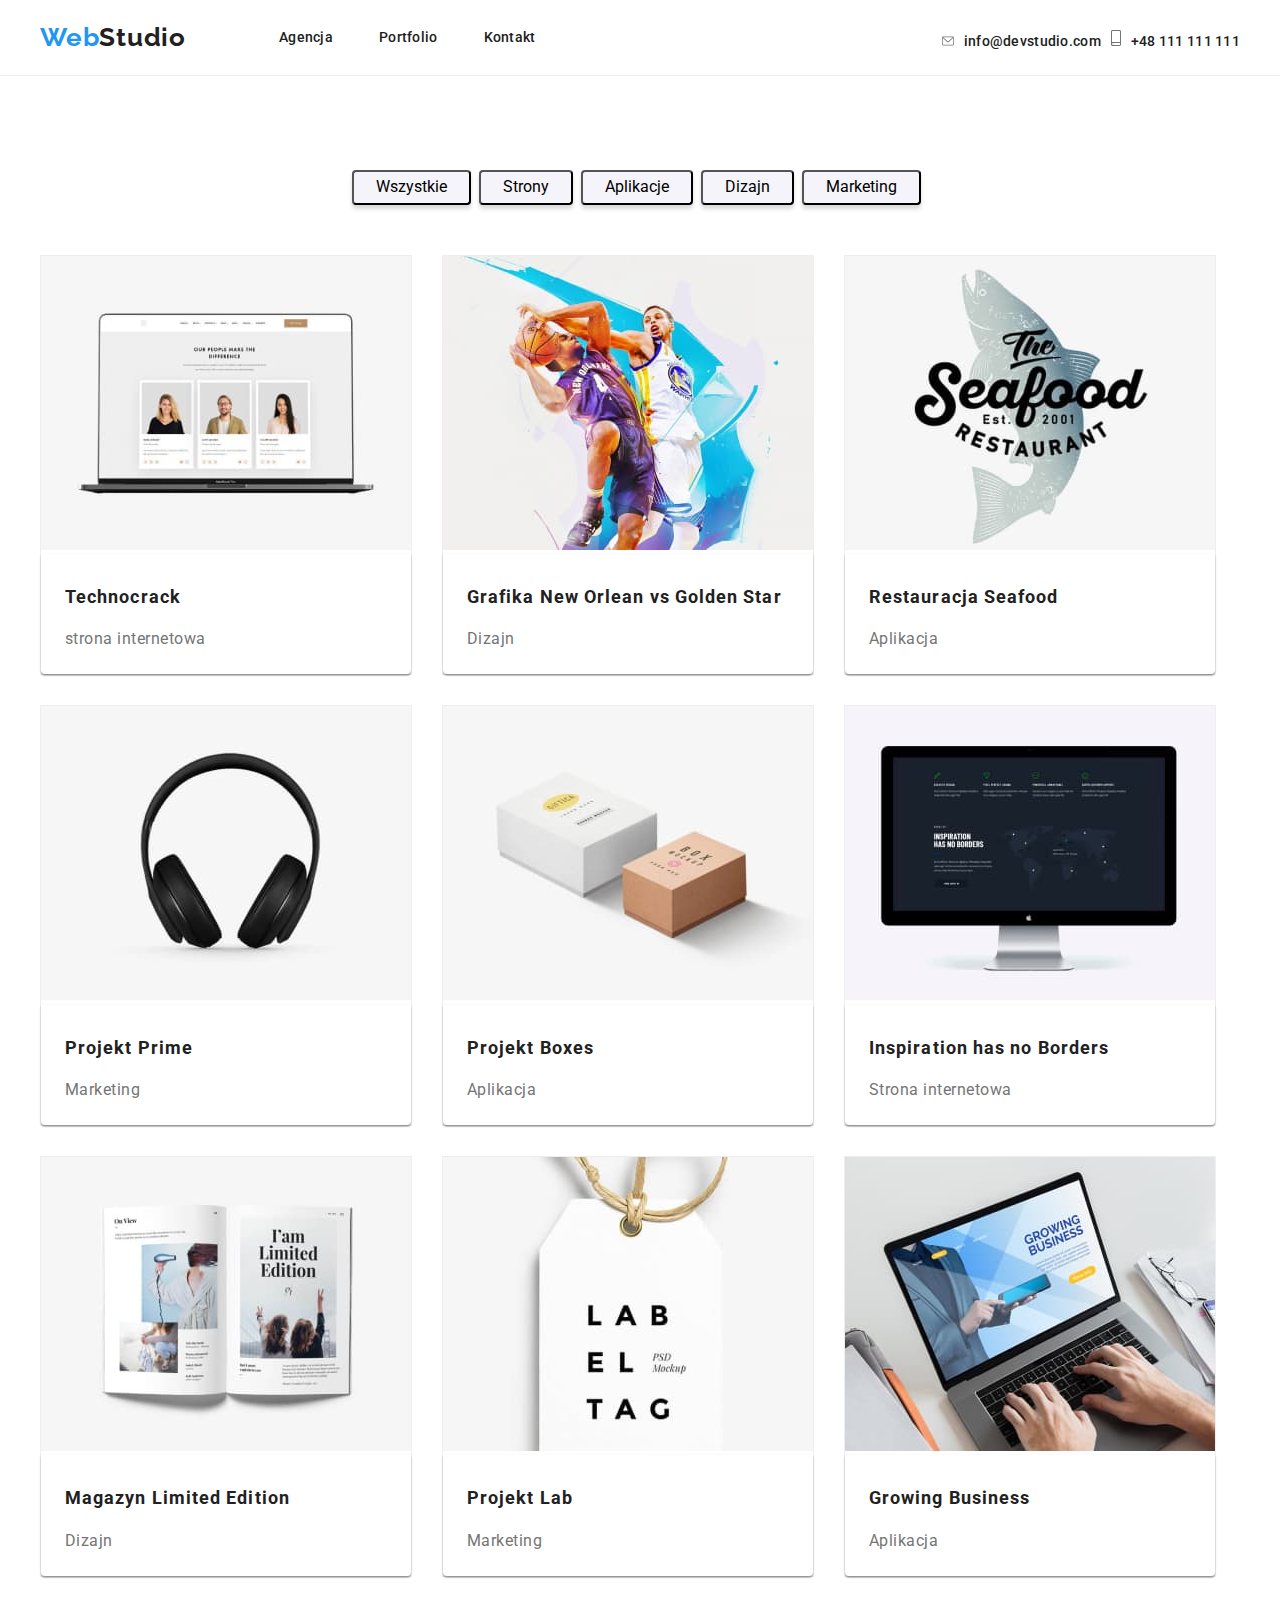
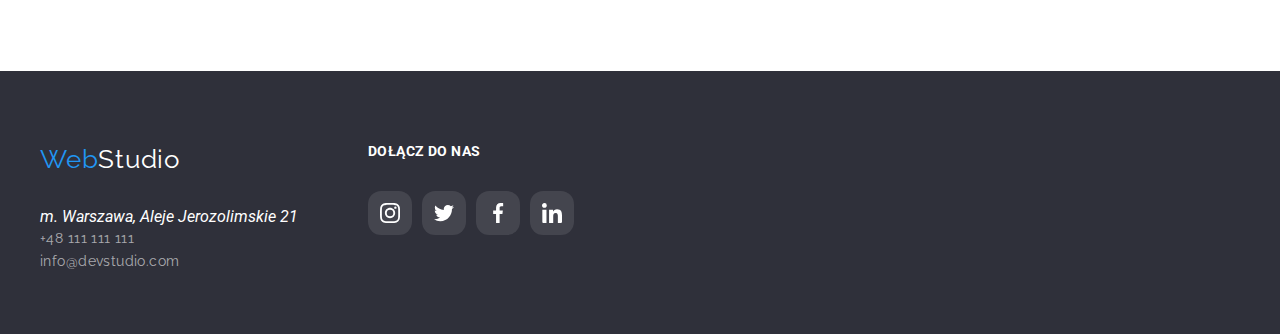
==== portfolio.html @ 5918b205 "hw04 create" ====
<!DOCTYPE html>
<html lang="en">
  <head>
    <meta charset="UTF-8" />
    <meta http-equiv="X-UA-Compatible" content="IE=edge" />
    <meta name="viewport" content="width=device-width, initial-scale=1.0" />
    <link
      rel="stylesheet"
      href="https://cdnjs.cloudflare.com/ajax/libs/modern-normalize/1.0.0/modern-normalize.min.css"
    />
    <link rel="stylesheet" href="css/styles.css" />
    <link rel="preconnect" href="https://fonts.googleapis.com" />
    <link rel="preconnect" href="https://fonts.gstatic.com" crossorigin />
    <link
      href="https://fonts.googleapis.com/css2?family=Raleway:wght@700&family=Roboto:wght@400;500;700;900&display=swap"
      rel="stylesheet"
    />
    <title>Portfolio</title>
  </head>
  <body>
    <header>
      <nav class="navigation">
        <div class="container navigation-box">
          <ul class="navigation-list-primary">
            <li class="logo">
              <a class="logo-header" href="#">
                <span class="logo-text-color-primary">Web</span>Studio</a
              >
            </li>
            <li class="agencja">
              <a href="index.html" class="link">Agencja</a>
            </li>
            <li class="portfolio">
              <a href="portfolio.html" class="link">Portfolio</a>
            </li>

            <li class="contact-header">
              <a href="#Kontakt" class="link">Kontakt</a>
            </li>
          </ul>
          <ul class="navigation-list-secondary">
            <li class="contact-phone">
              <svg width="10px" height="16px" class="logo-envelope">
                <use href="/images/icons.svg#icon-smartphone"></use>
              </svg>
              <a href="#" class="contact-phone">+48 111 111 111</a>
            </li>
            <li class="contact-mail">
              <svg width="12px" height="10px" class="logo-smartphone">
                <use href="/images/icons.svg#icon-envelope"></use>
              </svg>
              <a href="#" class="contact-mail">info@devstudio.com</a>
            </li>
          </ul>
        </div>
      </nav>
    </header>
    <main>
      <section class="buttons">
        <div class="container">
          <ul class="buttons-list">
            <li>
              <button type="button" class="button btn_menu">Wszystkie</button>
            </li>
            <li>
              <button type="button" class="button btn_menu">Strony</button>
            </li>
            <li>
              <button type="button" class="button btn_menu">Aplikacje</button>
            </li>
            <li>
              <button type="button" class="button btn_menu">Dizajn</button>
            </li>
            <li>
              <button type="button" class="button btn_menu">Marketing</button>
            </li>
          </ul>
        </div>
      </section>
      <section class="tiles">
        <div class="container">
          <ul class="portfolio-main portfolio-cards">
            <li class="portfolio-card">
              <figure>
                <img
                  class="portfolio-item"
                  src="images/technocrack.jpg"
                  width="370"
                  height="294"
                  alt="laptop z otworzona strona www"
                />
                <figcaption class="portfolio-caption">
                  <p class="name">Technocrack</p>
                  <p class="filter">strona internetowa</p>
                </figcaption>
              </figure>
            </li>
            <li class="portfolio-card">
              <figure>
                <img
                  class="portfolio-item"
                  src="images/neworleangoldenstar.jpg"
                  width="370"
                  height="294"
                  alt="koszykarze dwoch roznych druzyn"
                />
                <figcaption class="portfolio-caption">
                  <p class="name">Grafika New Orlean vs Golden Star</p>
                  <p class="filter">Dizajn</p>
                </figcaption>
              </figure>
            </li>
            <li class="portfolio-card">
              <figure>
                <img
                  class="portfolio-item"
                  src="images/seafood.jpg"
                  width="370"
                  height="294"
                  alt="logo restauracji z ryba"
                />
                <figcaption class="portfolio-caption">
                  <p class="name">Restauracja Seafood</p>
                  <p class="filter">Aplikacja</p>
                </figcaption>
              </figure>
            </li>
            <li class="portfolio-card">
              <figure>
                <img
                  class="portfolio-item"
                  src="images/prime.jpg"
                  width="370"
                  height="294"
                  alt="sluchawki"
                />
                <figcaption class="portfolio-caption">
                  <p class="name">Projekt Prime</p>
                  <p class="filter">Marketing</p>
                </figcaption>
              </figure>
            </li>
            <li class="portfolio-card">
              <figure>
                <img
                  class="portfolio-item"
                  src="images/box.jpg"
                  width="370"
                  height="294"
                  alt="dwa opakowania produktow"
                />
                <figcaption class="portfolio-caption">
                  <p class="name">Projekt Boxes</p>
                  <p class="filter">Aplikacja</p>
                </figcaption>
              </figure>
            </li>
            <li class="portfolio-card">
              <figure>
                <img
                  class="portfolio-item"
                  src="images/borders.jpg"
                  width="370"
                  height="294"
                  alt="ciemna strona z mapa swiata"
                />
                <figcaption class="portfolio-caption">
                  <p class="name">Inspiration has no Borders</p>
                  <p class="filter">Strona internetowa</p>
                </figcaption>
              </figure>
            </li>
            <li class="portfolio-card">
              <figure>
                <img
                  class="portfolio-item"
                  src="images/magazyn.jpg"
                  width="370"
                  height="294"
                  alt="otwarta ksiazka"
                />
                <figcaption class="portfolio-caption">
                  <p class="name">Magazyn Limited Edition</p>
                  <p class="filter">Dizajn</p>
                </figcaption>
              </figure>
            </li>
            <li class="portfolio-card">
              <figure>
                <img
                  class="portfolio-item"
                  src="images/lab.jpg"
                  width="370"
                  height="294"
                  alt="metka na zlotym breloku"
                />
                <figcaption class="portfolio-caption">
                  <p class="name">Projekt Lab</p>
                  <p class="filter">Marketing</p>
                </figcaption>
              </figure>
            </li>
            <li class="portfolio-card">
              <figure>
                <img
                  class="portfolio-item"
                  src="images/bussiness.jpg"
                  width="370"
                  height="294"
                  alt="osoba pracuje przy laptopie"
                />
                <figcaption class="portfolio-caption">
                  <p class="name">Growing Business</p>
                  <p class="filter">Aplikacja</p>
                </figcaption>
              </figure>
            </li>
          </ul>
        </div>
      </section>
    </main>
    <footer class="footer">
      <div class="container">
        <ul class="foot_align">
          <li class="foot-left">
            <a href="WebStudio" class="link link_logo"
              ><span class="blue-color">Web</span
              ><span class="white-color">Studio</span></a
            >

            <address class="address">
              <ul>
                <li>
                  <p class="white-color">m. Warszawa, Aleje Jerozolimskie 21</p>
                </li>
                <li>
                  <a href="tel:+48111111111" class="link">+48 111 111 111</a>
                </li>
                <li>
                  <a href="mailto:info@devstudio.com" class="link"
                    >info@devstudio.com</a
                  >
                </li>
              </ul>
            </address>
          </li>
          <li class="foot-right">
            <p class="joinus">dołącz do nas</p>
            <ul class="joinus-list">
              <li class="joinus-item-list">
                <svg width="44px" height="44px" class="icon-joinus">
                  <use href="/images/icons.svg#icon-instagram-2"></use>
                </svg>
              </li>
              <li>
                <svg width="44px" height="44px" class="icon-joinus">
                  <use href="/images/icons.svg#icon-twitter-1"></use>
                </svg>
              </li>
              <li>
                <svg width="44px" height="44px" class="icon-joinus">
                  <use href="/images/icons.svg#icon-facebook-1"></use>
                </svg>
              </li>
              <li>
                <svg width="44px" height="44px" class="icon-joinus">
                  <use href="/images/icons.svg#icon-linkedin-1"></use>
                </svg>
              </li>
            </ul>
          </li>
        </ul>
      </div>
    </footer>
  </body>
</html>
---- css/styles.css ----
:root {
  --main-color: #212121;
  --secondary-color: #2196f3;
  --third-color: #757575;
}

h1,
h2,
h3,
p,
ul,
li {
  margin: 0;
  padding: 0;
  border: 0;
  font-size: 100%;
  font: inherit;
  vertical-align: baseline;
  list-style-type: none;
}

body {
  font-family: "Roboto", sans-serif;
  background-color: #ffffff;
  color: var(--third-color, grey);
}

ul {
  list-style-type: none;
}

a {
  text-decoration: none;
}

.logo .logo-text-color-primary {
  color: var(--secondary-color, blue);
}
.logo a {
  color: black;
}

.navigation a {
  color: var(--main-color, black);
  font-weight: 500;
  font-size: 14px;
  line-height: 1.14;
  letter-spacing: 0.28px;
}

.navbar .contact {
  font-weight: 500;
  font-size: 14px;
  line-height: 1.143;
  letter-spacing: 0.02em;
}

.logo a {
  font-family: "Raleway";
  font-style: normal;
  font-weight: 700;
  font-size: 26px;
  line-height: 1;
  letter-spacing: 0.78px;
}

.button {
  cursor: pointer;
  width: 200px;
  height: 50px;
  border-radius: 4px;
  box-shadow: 0px 4px 4px 0px rgba(0, 0, 0, 0.15);
}

button:hover,
button:focus {
  color: var(--secondary-color, blue);
}

.navigation a:hover,
.navigation a:focus,
.navigation a:active {
  color: var(--secondary-color, blue);
}

.section_main .title {
  font-style: normal;
  font-weight: 900;
  font-size: 44px;
  line-height: 1.36;
  text-align: center;
  letter-spacing: 0.06em;
  text-transform: uppercase;
  color: #ffffff;
}
.content .text {
  font-size: 14px;
  line-height: 1.71;
  letter-spacing: 0.03em;
}

.content .title {
  font-style: normal;
  font-weight: 700;
  font-size: 14px;
  line-height: 1.14;
  letter-spacing: 0.03em;
  text-transform: uppercase;
  color: var(--main-color, black);
  padding-bottom: 10px;
}
.main .title-main {
  font-style: normal;
  font-weight: 700;
  font-size: 36px;
  line-height: 3;
  text-align: center;
  letter-spacing: 0.03em;
  color: var(--main-color, black);
}
.person {
  font-weight: 500;
  font-size: 16px;
  line-height: 1.357;
  text-align: center;
  letter-spacing: 0.03em;
  color: var(--main-color, black);
}
.function {
  line-height: 1.357;
  text-align: center;
  letter-spacing: 0.03em;
}
footer {
  background-color: #2f303a;
}
.footer .link {
  text-decoration: none;
  font-family: "Raleway";
  font-style: normal;
  font-size: 26px;
  line-height: 2.21;
  letter-spacing: 0.03em;
}
.address .white-color,
.footer .white-color {
  color: #ffffff;
}
.address .link {
  font-size: 14px;
  line-height: 1.71;
  letter-spacing: 0.03em;
  color: rgba(255, 255, 255, 0.6);
}
.address .link:hover,
.address .link:focus,
.address .link:active,
.address .white-color:hover,
.address .white-color:focus,
.address .white-color:active,
.footer .link .blue-color {
  color: var(--secondary-color, blue);
}
.portfolio-main .name {
  font-weight: 700;
  font-size: 18px;
  line-height: 2.57;
  letter-spacing: 0.06em;
  color: var(--main-color, black);
}

.portfolio-main .filter {
  font-weight: 400;
  font-size: 16px;
  line-height: 30px;
  letter-spacing: 0.03em;
}

*,
*::before,
*::after {
  padding: 0;
  margin: 0;
  box-sizing: border-box;
}

.container {
  width: 1200px;
  margin: 0 auto;
}

.navigation {
  display: flex;
  align-items: baseline;
  justify-content: space-between;
  border-bottom: 1px solid #ececec;
  padding-top: 24px;
  padding-bottom: 25px;
}

.navigation-list-primary {
  display: flex;
  align-items: center;
  justify-content: flex-start;
  background-color: #ffffff;
}

.navigation-list-secondary {
  display: flex;
  justify-content: flex-end;
  margin-left: auto;
  align-items: baseline;
}

.logo {
  background-color: #ffffff;
}

.agencja {
  padding-left: 93px;
}

.portfolio {
  padding-left: 46px;
}

.contact-header {
  padding-left: 46px;
}

header {
  background-color: #ffffff;
  margin: 0 auto;
}

.contact-phone {
  display: flex;
  order: 2;
  padding-left: 10px;
  align-items: baseline;
}

.contact-mail {
  display: flex;
  padding-left: 10px;
  order: 1;
  align-items: baseline;
}

.logo-envelope,
.logo-smartphone {
  display: inline-flex;
  fill: #757575;
  cursor: pointer;
}

.logo-envelope:hover,
.logo-smartphone:hover {
  fill: #2196f3;
}
.navigation-box {
  display: flex;
  align-items: baseline;
}

.bg_color_top_main {
  background-color: #2f303a;
  background-image: linear-gradient(
      to right,
      rgba(0, 0, 0, 0.5),
      rgba(47, 48, 58, 0.4)
    ),
    url(/images/backgroundimg.jpg);
  background-size: cover;
  background-repeat: no-repeat;
  max-width: 1600px;
  height: 600px;
  margin: 0 auto;
}

.title-box {
  display: flex;
  justify-content: center;
  max-width: 696px;
}

.section_main {
  display: flex;
  flex-wrap: wrap;
  flex-direction: column;
  padding-left: 252px;
  padding-top: 200px;
  padding-right: 252px;
}

.button_box button {
  display: flex;
  align-items: center;
  justify-content: center;
  width: 200px;
  height: 50px;
  background-color: #2196f3;
  color: #ffffff;
  margin-bottom: 200px;
  flex-shrink: 0;
  margin-top: 30px;
  margin-left: auto;
  margin-right: auto;
}

.content ul {
  display: flex;
  flex-wrap: wrap;
}

.content li {
  display: block;
  margin: 30px 0;
  width: 270px;
  height: 75px;
}

.emulated-flex-gap > * {
  margin-bottom: 30px;
}

.emulated-flex-gap {
  display: flex;
  flex-wrap: wrap;
  margin: -12px 0 0 -12px;
  width: 100%;
  gap: 30px;
}

li > .icons-atuty {
  display: flex;
  padding: 25px 100px;
  border-radius: 4px;
  background: #f5f4fa;
  margin-top: 94px;
}

.our_job {
  margin-top: 94px;
}

img {
  margin: 0;
  border: 0;
  border-bottom: 0px;
  border-top: 0px;
  border-style: none;
}

.our_jobs_list {
  display: flex;
  justify-content: space-between;
  align-items: center;
  padding-bottom: 94px;
  padding-top: 50px;
}

.person {
  margin: 0;
  padding-top: 30px;
  border-bottom: 0px;
  border-top: 0px;
  border-style: none;
}

.function {
  margin-top: 10px;
}

.cards {
  display: flex;
  justify-content: space-between;
  align-items: center;
  padding-bottom: 94px;
  padding-top: 50px;
}

.bg_color_bottom_main {
  background-color: #f5f4fa;
}

figcaption {
  border-top: 0px;
  border-radius: 0px 0px 4px 4px;
  box-shadow: 0px 2px 1px 0px rgba(0, 0, 0, 0.2),
    0px 1px 1px 0px rgba(0, 0, 0, 0.14), 0px 1px 3px 0px rgba(0, 0, 0, 0.12);
  background-color: #ffffff;
}

.our_team .title-main {
  padding-top: 94px;
}

.address {
  margin: 0;
  padding-top: 20px;
  padding-bottom: 60px;
  padding-right: 70px;
  list-style-type: none;
}

.link_logo {
  margin: 0px auto;
  padding-top: 60px;
}

.btn_menu {
  width: 100%;
  height: 100%;
  padding: 6px 22px;
  border-radius: 4px;
  background: #f5f4fa;
}
.btn_menu:focus,
.btn_menu:hover,
.btn_menu:active {
  color: #fff;
  text-align: center;
  border-radius: 4px;
  background: #2196f3;
  box-shadow: 0px 2px 2px 0px rgba(0, 0, 0, 0.12),
    0px 1px 2px 0px rgba(0, 0, 0, 0.08), 0px 3px 1px 0px rgba(0, 0, 0, 0.1);
}

.buttons-list {
  display: flex;
  flex-direction: row;
  justify-content: center;
  padding-top: 94px;
  text-align: center;
}

.buttons-list > li {
  padding-right: 8px;
}

.portfolio-cards {
  display: flex;
  flex-wrap: wrap;
  gap: 30px;
  padding: 0;
  list-style: none;
  padding-top: 50px;
  padding-bottom: 94px;
}

.portfolio-card {
  display: block;
  border: 1px solid #eee;
}

.portfolio-card:hover,
.portfolio-card:focus {
  box-shadow: 1px 4px 6px 0px rgba(0, 0, 0, 0.16),
    0px 4px 4px 0px rgba(0, 0, 0, 0.06), 0px 1px 1px 0px rgba(0, 0, 0, 0.12);
}
.name {
  display: flex;
  padding-top: 20px;
  padding-left: 24px;
}

.filter {
  padding-top: 4px;
  padding-left: 24px;
  line-height: 30px;
}

.portfolio-caption {
  max-width: 370px;
  padding-bottom: 20px;
}

figure {
  margin-inline: 0px;
}

.icon-person {
  display: block;
  padding: 12px;
}

.icons_person {
  display: flex;
  flex-wrap: wrap;
  flex-direction: row;
  width: 100%;
  gap: 34px;
}
.icons-list {
  display: flex;
  align-items: baseline;
  width: 270px;
  justify-content: space-between;
  padding: 28px 44px 42px;
}

.icon-person:hover {
  border-radius: 30%;
  background: #2196f3;
  fill: #fff;
}

.joinus {
  display: block;
  color: #fff;
  font-size: 14px;
  font-family: Roboto;
  font-style: normal;
  font-weight: 700;
  line-height: normal;
  letter-spacing: 0.42px;
  text-transform: uppercase;
}

.foot_align {
  margin: 0;
  display: flex;
  flex-direction: row;
  padding-top: 60px;
}

.foot-right {
  margin: 0;
  padding-top: 12px;
}

.joinus-list {
  display: flex;
  align-items: baseline;
  width: 206px;
  justify-content: space-between;
  padding: 32px 0;
}

.icon-joinus {
  fill: #ffffff;
  background: rgba(255, 255, 255, 0.1);
  border-radius: 30%;
  padding: 12px;
}

.icon-joinus:hover {
  background: #2196f3;
}

.title-customers {
  color: #212121;
  text-align: center;
  font-size: 36px;
  font-family: Roboto;
  font-style: normal;
  font-weight: 700;
  line-height: normal;
  letter-spacing: 1.08px;
  padding-top: 94px;
  padding-bottom: 50px;
}

.icon-customer {
  display: flex;
  padding: 17.71px 32px 14.25px 32px;
  border-radius: 4px;
  border: 1px solid #afb1b8;
  fill: #afb1b8;
}

.icon-customer:hover {
  fill: #2196f3;
  border-radius: 4px;
  border: 1px solid #2196f3;
}

.customers_list {
  display: flex;
  align-items: center;
  justify-content: space-between;
  width: 1170px;
  padding-bottom: 94px;
}
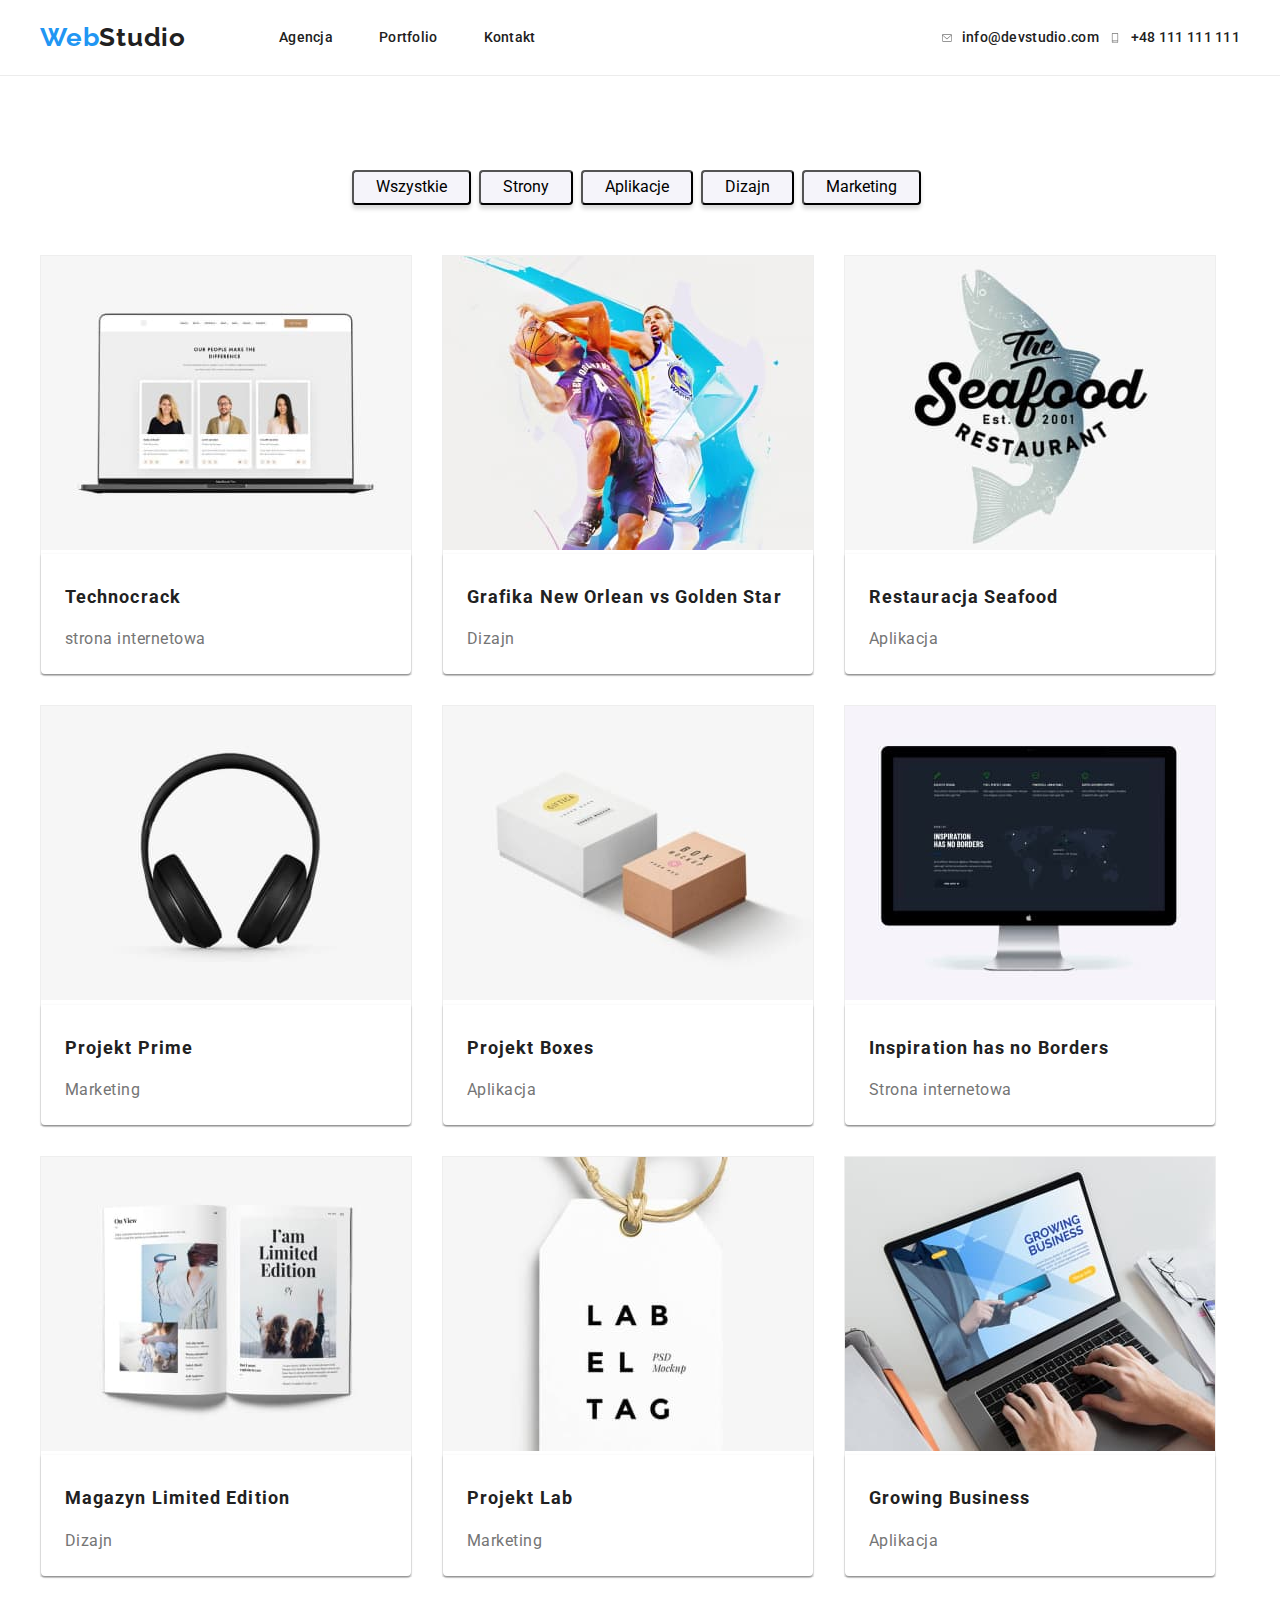
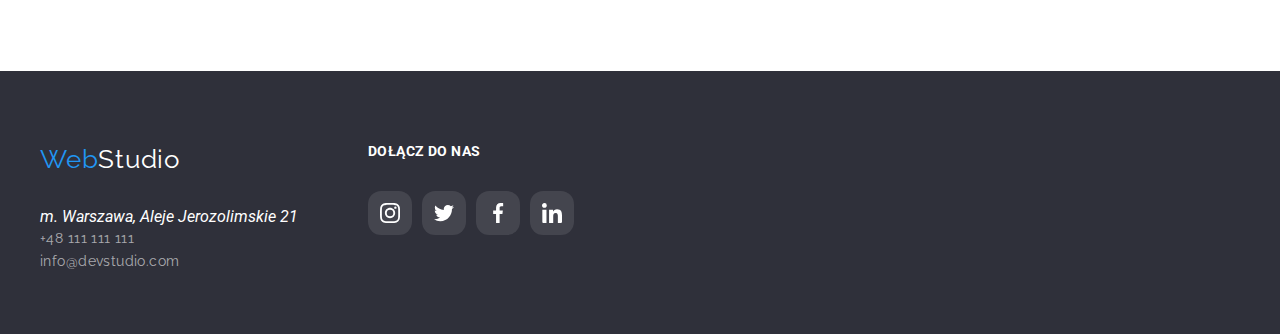
==== commit 3290be0b: "changes after mentor's comment" ====
--- a/portfolio.html
+++ b/portfolio.html
@@ -40,14 +40,14 @@
           </ul>
           <ul class="navigation-list-secondary">
             <li class="contact-phone">
-              <svg width="10px" height="16px" class="logo-envelope">
-                <use href="/images/icons.svg#icon-smartphone"></use>
+              <svg width="12px" height="10px" class="logo-envelope">
+                <use href="images/icons.svg#icon-smartphone"></use>
               </svg>
               <a href="#" class="contact-phone">+48 111 111 111</a>
             </li>
             <li class="contact-mail">
-              <svg width="12px" height="10px" class="logo-smartphone">
-                <use href="/images/icons.svg#icon-envelope"></use>
+              <svg width="10px" height="16px" class="logo-smartphone">
+                <use href="images/icons.svg#icon-envelope"></use>
               </svg>
               <a href="#" class="contact-mail">info@devstudio.com</a>
             </li>
@@ -249,22 +249,22 @@
             <ul class="joinus-list">
               <li class="joinus-item-list">
                 <svg width="44px" height="44px" class="icon-joinus">
-                  <use href="/images/icons.svg#icon-instagram-2"></use>
+                  <use href="images/icons.svg#icon-instagram-2"></use>
                 </svg>
               </li>
               <li>
                 <svg width="44px" height="44px" class="icon-joinus">
-                  <use href="/images/icons.svg#icon-twitter-1"></use>
+                  <use href="images/icons.svg#icon-twitter-1"></use>
                 </svg>
               </li>
               <li>
                 <svg width="44px" height="44px" class="icon-joinus">
-                  <use href="/images/icons.svg#icon-facebook-1"></use>
+                  <use href="images/icons.svg#icon-facebook-1"></use>
                 </svg>
               </li>
               <li>
                 <svg width="44px" height="44px" class="icon-joinus">
-                  <use href="/images/icons.svg#icon-linkedin-1"></use>
+                  <use href="images/icons.svg#icon-linkedin-1"></use>
                 </svg>
               </li>
             </ul>
--- a/css/styles.css
+++ b/css/styles.css
@@ -209,7 +209,7 @@
   display: flex;
   justify-content: flex-end;
   margin-left: auto;
-  align-items: baseline;
+  align-items: center;
 }
 
 .logo {
@@ -237,14 +237,14 @@
   display: flex;
   order: 2;
   padding-left: 10px;
-  align-items: baseline;
+  align-items: center;
 }
 
 .contact-mail {
   display: flex;
   padding-left: 10px;
   order: 1;
-  align-items: baseline;
+  align-items: center;
 }
 
 .logo-envelope,
@@ -270,7 +270,7 @@
       rgba(0, 0, 0, 0.5),
       rgba(47, 48, 58, 0.4)
     ),
-    url(/images/backgroundimg.jpg);
+    url(../images/backgroundimg.jpg);
   background-size: cover;
   background-repeat: no-repeat;
   max-width: 1600px;
@@ -483,6 +483,7 @@
 .icon-person {
   display: block;
   padding: 12px;
+  fill: #afb1b8;
 }
 
 .icons_person {
